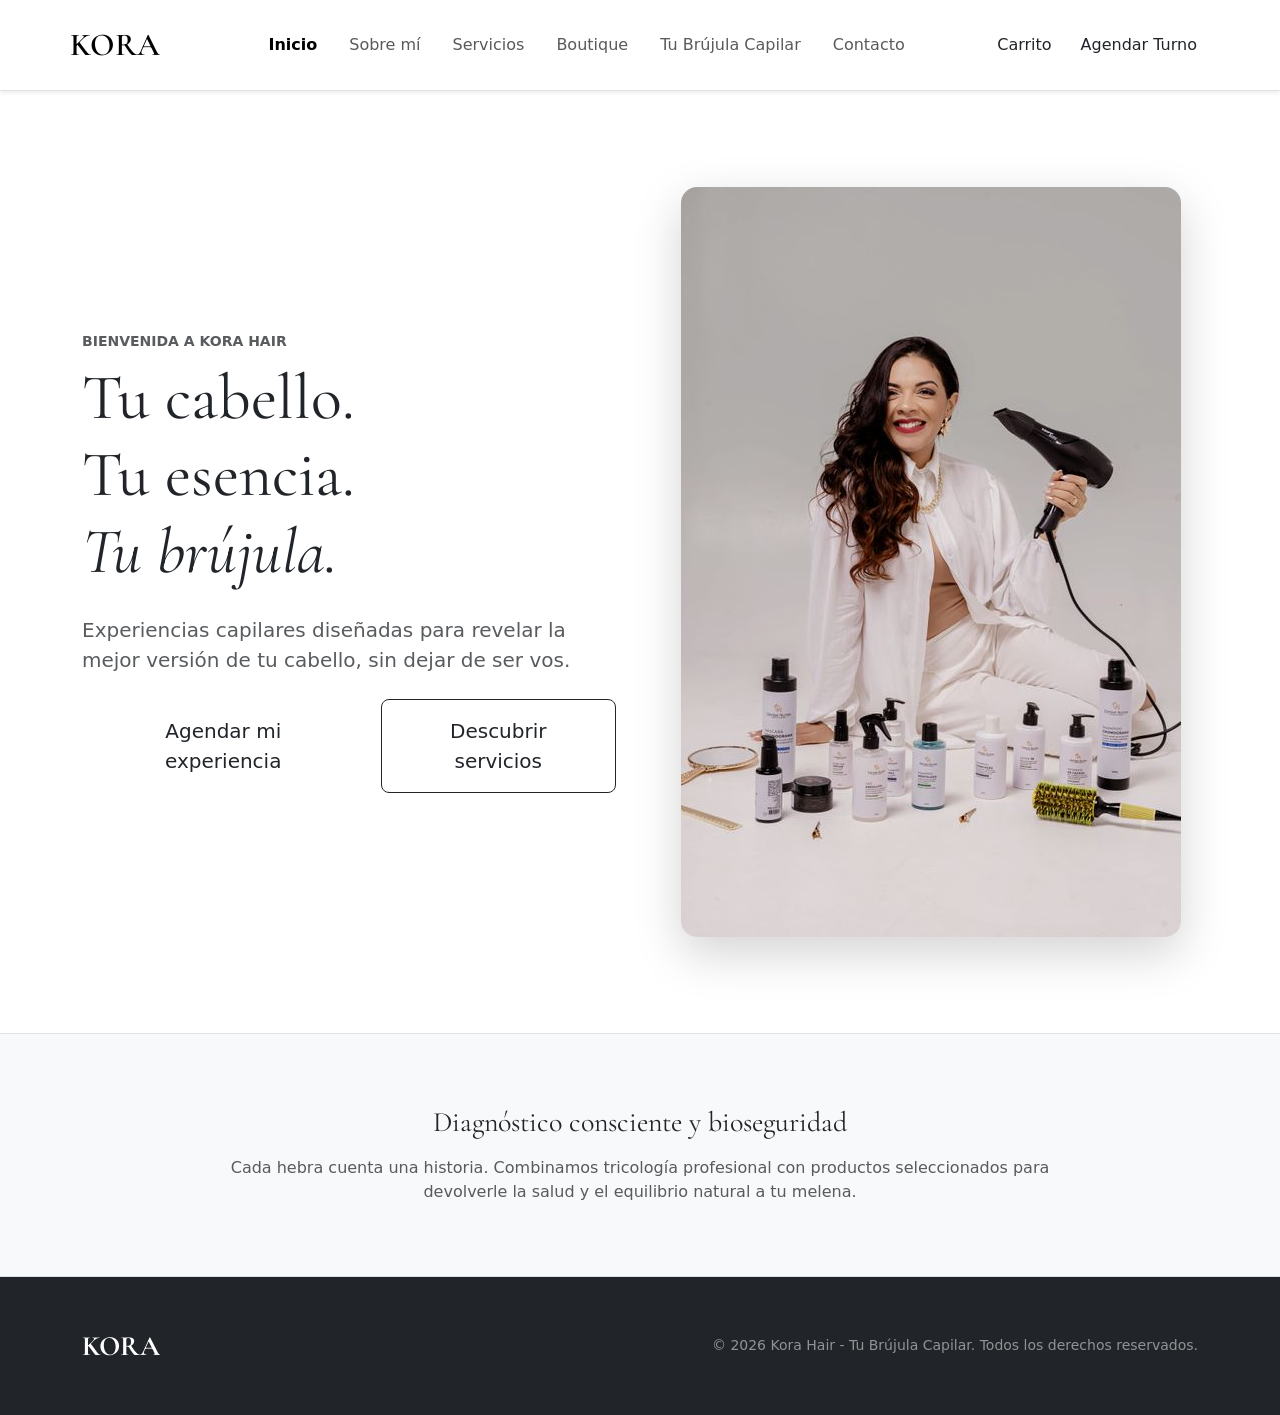
==== index.html @ 86b4a29b "Trabajo Práctico 3 maquetacion y auditoria de Lighthouse" ====
<!DOCTYPE html>
<html lang="es">
<head>
  <meta charset="UTF-8">
  <meta name="viewport" content="width=device-width, initial-scale=1.0">
  <meta name="description" content="Kora Hair - Tu Brújula Capilar. Salón y boutique de tratamientos personalizados.">
  <title>Kora Hair | Inicio</title>
  <!-- Google Fonts para mantener la elegancia de Figma -->
  <link rel="preconnect" href="https://fonts.googleapis.com">
  <link rel="preconnect" href="https://fonts.gstatic.com" crossorigin>
  <link href="https://fonts.googleapis.com/css2?family=Cormorant+Garamond:ital,wght@0,400;0,600;1,400&family=Plus+Jakarta+Sans:wght@300;400;500;600&display=swap" rel="stylesheet">
  <!-- Bootstrap 5.3 CSS -->
  <link href="https://cdn.jsdelivr.net/npm/bootstrap@5.3.3/dist/css/bootstrap.min.css" rel="stylesheet">
  <!-- Estilos personalizados -->
  <link rel="stylesheet" href="css/styles.css">
</head>
<body>

  <!-- Navegación principal -->
  <header class="sticky-top bg-white border-bottom shadow-sm">
    <nav class="navbar navbar-expand-lg container py-3" aria-label="Navegación principal">
      <a class="navbar-brand fs-2 tracking-wide text-uppercase" href="index.html" style="font-family: 'Cormorant Garamond', serif; font-weight: 600;">Kora</a>
      <button class="navbar-toggler" type="button" data-bs-toggle="collapse" data-bs-target="#menuPrincipal" aria-controls="menuPrincipal" aria-expanded="false" aria-label="Abrir menú">
        <span class="navbar-toggler-icon"></span>
      </button>
      <div class="collapse navbar-collapse" id="menuPrincipal">
        <ul class="navbar-nav mx-auto mb-2 mb-lg-0 gap-lg-3">
          <li class="nav-item"><a class="nav-link active fw-semibold" aria-current="page" href="index.html">Inicio</a></li>
          <li class="nav-item"><a class="nav-link" href="sobre-mi.html">Sobre mí</a></li>
          <li class="nav-item"><a class="nav-link" href="servicios.html">Servicios</a></li>
          <li class="nav-item"><a class="nav-link" href="boutique.html">Boutique</a></li>
          <li class="nav-item"><a class="nav-link" href="test.html">Tu Brújula Capilar</a></li>
          <li class="nav-item"><a class="nav-link" href="contacto.html">Contacto</a></li>
        </ul>
        <div class="d-flex align-items-center gap-3">
          <a href="carrito.html" class="text-decoration-none text-dark fw-medium">Carrito</a>
          <a href="turnos.html" class="btn btn-kora">Agendar Turno</a>
        </div>
      </div>
    </nav>
  </header>

  <!-- Hero Principal -->
  <main>
    <section class="container py-5 my-lg-5">
      <div class="row align-items-center g-5">
        <div class="col-lg-6">
          <p class="text-uppercase small fw-semibold text-muted tracking-widest mb-2">Bienvenida a Kora Hair</p>
          <h1 class="display-3 fw-normal mb-4" style="font-family: 'Cormorant Garamond', serif;">
            Tu cabello.<br>Tu esencia.<br><span class="text-kora-accent fst-italic">Tu brújula.</span>
          </h1>
          <p class="lead text-muted mb-4">
            Experiencias capilares diseñadas para revelar la mejor versión de tu cabello, sin dejar de ser vos.
          </p>
          <div class="d-flex flex-column flex-sm-row gap-3">
            <a href="turnos.html" class="btn btn-kora btn-lg px-4 py-3">Agendar mi experiencia</a>
            <a href="servicios.html" class="btn btn-outline-dark btn-lg px-4 py-3">Descubrir servicios</a>
          </div>
        </div>
        <div class="col-lg-6 text-center">
          <!-- Aquí puedes colocar una foto real o ilustración de tu carpeta img/ en lugar de una captura -->
          <img src="img/principal.jpeg" alt="Kora Hair - Salón y estética capilar" class="img-fluid rounded-4 shadow-lg">
        </div>
      </div>
    </section>

    <!-- Franja Institucional / Resumen de Propuesta -->
    <section class="bg-light py-5 border-top border-bottom">
      <div class="container text-center py-4">
        <h2 class="h3 fw-normal mb-3" style="font-family: 'Cormorant Garamond', serif;">Diagnóstico consciente y bioseguridad</h2>
        <p class="text-muted mx-auto w-75 mb-0">
          Cada hebra cuenta una historia. Combinamos tricología profesional con productos seleccionados para devolverle la salud y el equilibrio natural a tu melena.
        </p>
      </div>
    </section>
  </main>

  <!-- Footer -->
  <footer class="bg-dark text-white py-5">
    <div class="container d-flex flex-column flex-md-row justify-content-between align-items-center">
      <span class="fs-3 fw-bold mb-3 mb-md-0" style="font-family: 'Cormorant Garamond', serif;">KORA</span>
      <p class="mb-0 small text-white-50">&copy; 2026 Kora Hair - Tu Brújula Capilar. Todos los derechos reservados.</p>
    </div>
  </footer>
<!-- Bootstrap 5.3 JS Bundle -->
  <script src="https://cdn.jsdelivr.net/npm/bootstrap@5.3.3/dist/js/bootstrap.bundle.min.js"></script>
</body>
</html>
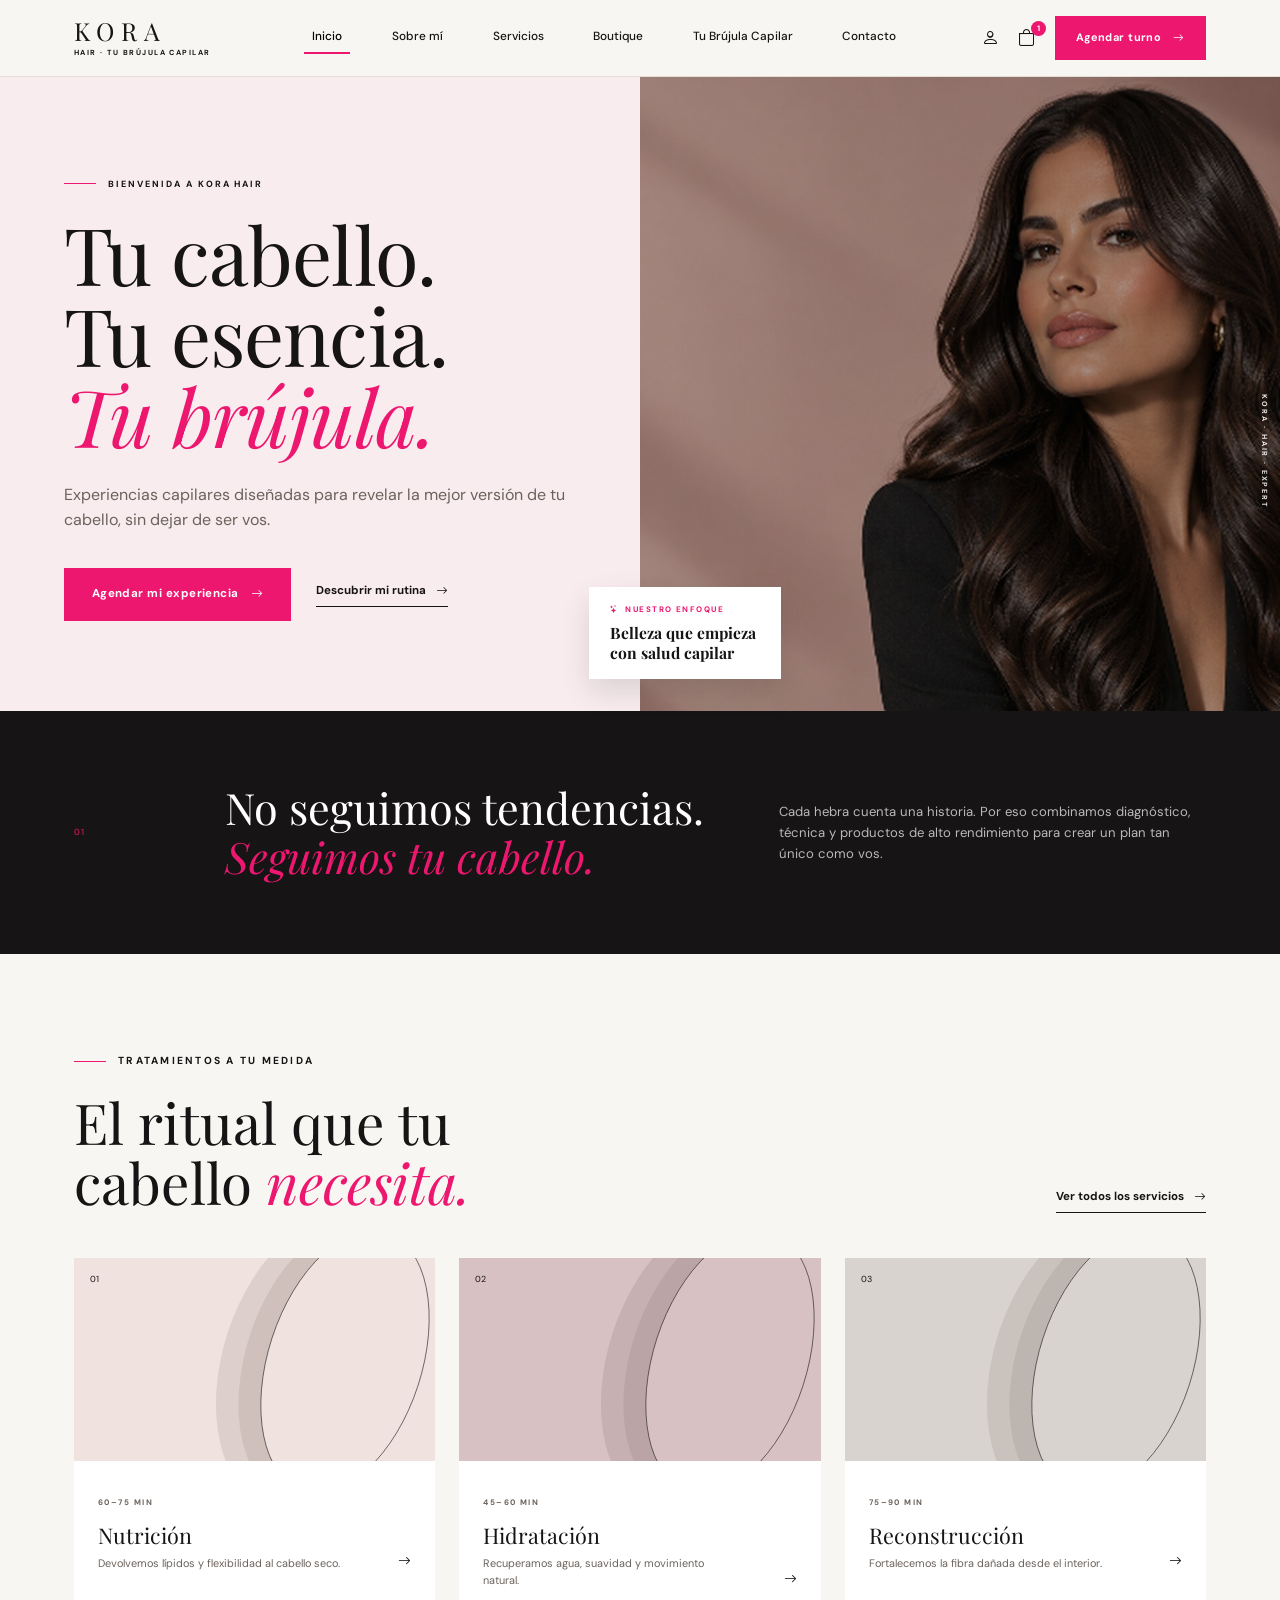
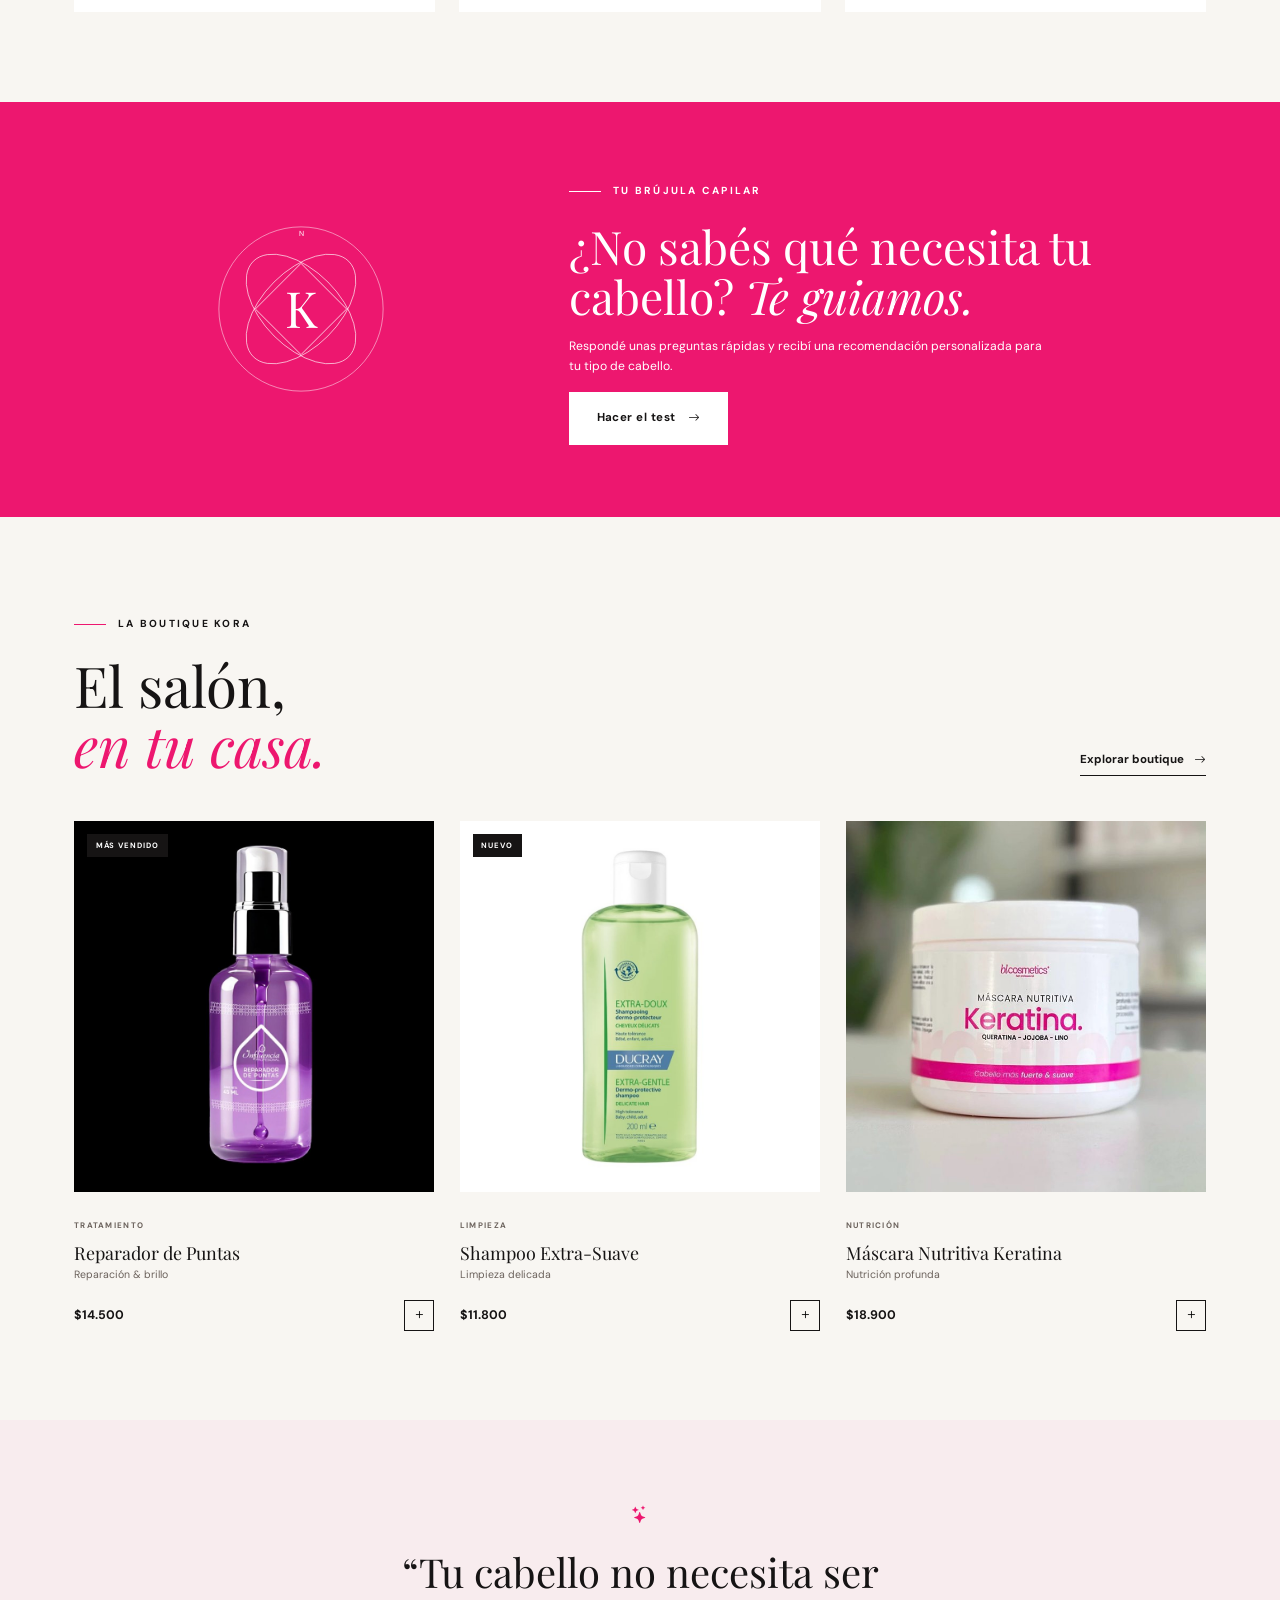
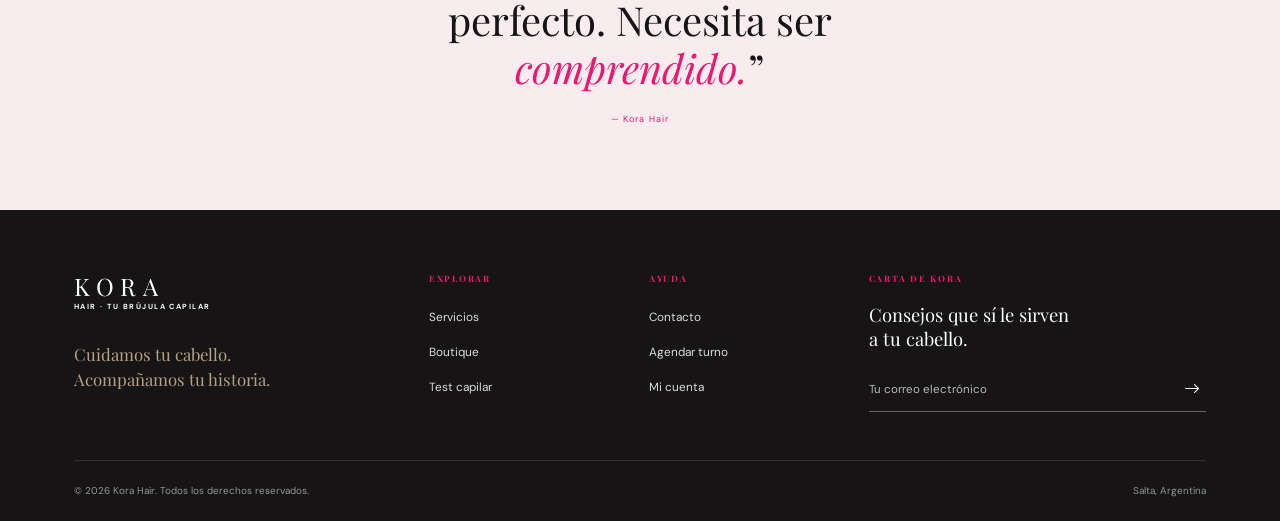
==== commit 8ed4b831: "Rehago la maquetacion igual al diseño de Figma" ====
--- a/index.html
+++ b/index.html
@@ -3,86 +3,259 @@
 <head>
   <meta charset="UTF-8">
   <meta name="viewport" content="width=device-width, initial-scale=1.0">
-  <meta name="description" content="Kora Hair - Tu Brújula Capilar. Salón y boutique de tratamientos personalizados.">
+  <meta name="description" content="Kora Hair, tu brújula capilar. Salón de tratamientos capilares personalizados y boutique de productos.">
   <title>Kora Hair | Inicio</title>
-  <!-- Google Fonts para mantener la elegancia de Figma -->
   <link rel="preconnect" href="https://fonts.googleapis.com">
   <link rel="preconnect" href="https://fonts.gstatic.com" crossorigin>
-  <link href="https://fonts.googleapis.com/css2?family=Cormorant+Garamond:ital,wght@0,400;0,600;1,400&family=Plus+Jakarta+Sans:wght@300;400;500;600&display=swap" rel="stylesheet">
-  <!-- Bootstrap 5.3 CSS -->
+  <link href="https://fonts.googleapis.com/css2?family=DM+Sans:ital,wght@0,400;0,500;0,700;1,400&family=Playfair+Display:ital,wght@0,400;0,500;1,400;1,500&display=swap" rel="stylesheet">
   <link href="https://cdn.jsdelivr.net/npm/bootstrap@5.3.3/dist/css/bootstrap.min.css" rel="stylesheet">
-  <!-- Estilos personalizados -->
+  <link href="https://cdn.jsdelivr.net/npm/bootstrap-icons@1.11.3/font/bootstrap-icons.min.css" rel="stylesheet">
   <link rel="stylesheet" href="css/styles.css">
 </head>
 <body>
-
-  <!-- Navegación principal -->
-  <header class="sticky-top bg-white border-bottom shadow-sm">
-    <nav class="navbar navbar-expand-lg container py-3" aria-label="Navegación principal">
-      <a class="navbar-brand fs-2 tracking-wide text-uppercase" href="index.html" style="font-family: 'Cormorant Garamond', serif; font-weight: 600;">Kora</a>
+  
+
+  <header class="site-header">
+    <nav class="navbar navbar-expand-lg k-container" aria-label="Navegación principal">
+      <a class="brand" href="index.html" aria-label="Kora Hair, inicio">
+        <span class="brand__name">KORA</span>
+        <span class="brand__sub">HAIR · TU BRÚJULA CAPILAR</span>
+      </a>
       <button class="navbar-toggler" type="button" data-bs-toggle="collapse" data-bs-target="#menuPrincipal" aria-controls="menuPrincipal" aria-expanded="false" aria-label="Abrir menú">
         <span class="navbar-toggler-icon"></span>
       </button>
       <div class="collapse navbar-collapse" id="menuPrincipal">
-        <ul class="navbar-nav mx-auto mb-2 mb-lg-0 gap-lg-3">
-          <li class="nav-item"><a class="nav-link active fw-semibold" aria-current="page" href="index.html">Inicio</a></li>
+        <ul class="navbar-nav menu-principal">
+          <li class="nav-item"><a class="nav-link active" aria-current="page" href="index.html">Inicio</a></li>
           <li class="nav-item"><a class="nav-link" href="sobre-mi.html">Sobre mí</a></li>
           <li class="nav-item"><a class="nav-link" href="servicios.html">Servicios</a></li>
           <li class="nav-item"><a class="nav-link" href="boutique.html">Boutique</a></li>
           <li class="nav-item"><a class="nav-link" href="test.html">Tu Brújula Capilar</a></li>
           <li class="nav-item"><a class="nav-link" href="contacto.html">Contacto</a></li>
         </ul>
-        <div class="d-flex align-items-center gap-3">
-          <a href="carrito.html" class="text-decoration-none text-dark fw-medium">Carrito</a>
-          <a href="turnos.html" class="btn btn-kora">Agendar Turno</a>
+        <div class="acciones">
+          <a href="login.html" class="icono-btn" aria-label="Mi cuenta"><i class="bi bi-person"></i></a>
+          <a href="carrito.html" class="icono-btn" aria-label="Carrito"><i class="bi bi-bag"></i><span class="badge-k" data-carrito-badge>1</span></a>
+          <a href="turnos.html" class="btn-kora btn-kora--sm">Agendar turno <i class="bi bi-arrow-right"></i></a>
         </div>
       </div>
     </nav>
   </header>
 
-  <!-- Hero Principal -->
   <main>
-    <section class="container py-5 my-lg-5">
-      <div class="row align-items-center g-5">
-        <div class="col-lg-6">
-          <p class="text-uppercase small fw-semibold text-muted tracking-widest mb-2">Bienvenida a Kora Hair</p>
-          <h1 class="display-3 fw-normal mb-4" style="font-family: 'Cormorant Garamond', serif;">
-            Tu cabello.<br>Tu esencia.<br><span class="text-kora-accent fst-italic">Tu brújula.</span>
-          </h1>
-          <p class="lead text-muted mb-4">
-            Experiencias capilares diseñadas para revelar la mejor versión de tu cabello, sin dejar de ser vos.
-          </p>
-          <div class="d-flex flex-column flex-sm-row gap-3">
-            <a href="turnos.html" class="btn btn-kora btn-lg px-4 py-3">Agendar mi experiencia</a>
-            <a href="servicios.html" class="btn btn-outline-dark btn-lg px-4 py-3">Descubrir servicios</a>
+    <section class="hero">
+      <div class="hero__texto">
+        <span class="eyebrow">Bienvenida a Kora Hair</span>
+        <h1 class="h-display">Tu cabello.<br>Tu esencia.<br><em>Tu brújula.</em></h1>
+        <p class="lead-k">Experiencias capilares diseñadas para revelar la mejor versión de tu cabello, sin dejar de ser vos.</p>
+        <div class="hero__botones">
+          <a href="turnos.html" class="btn-kora">Agendar mi experiencia <i class="bi bi-arrow-right"></i></a>
+          <a href="servicios.html" class="link-flecha">Descubrir mi rutina <i class="bi bi-arrow-right"></i></a>
+        </div>
+      </div>
+      <div class="hero__foto">
+        <img src="img/modelo-hero.jpg" alt="Mujer con cabello largo, oscuro y ondulado, de saco negro">
+        <div class="hero__tarjeta">
+          <small><i class="bi bi-stars"></i> Nuestro enfoque</small>
+          <strong>Belleza que empieza con salud capilar</strong>
+        </div>
+        <span class="hero__vertical">KORA · HAIR · EXPERT</span>
+      </div>
+    </section>
+
+    <section class="afirmacion">
+      <div class="k-container afirmacion__grid">
+        <span class="afirmacion__num">01</span>
+        <h2>No seguimos tendencias. <em>Seguimos tu cabello.</em></h2>
+        <p>Cada hebra cuenta una historia. Por eso combinamos diagnóstico, técnica y productos de alto rendimiento para crear un plan tan único como vos.</p>
+      </div>
+    </section>
+
+    <section class="k-section">
+      <div class="k-container">
+        <div class="sec-head">
+          <div>
+            <span class="eyebrow">Tratamientos a tu medida</span>
+            <h2 class="h-xl">El ritual que tu<br>cabello <em>necesita.</em></h2>
           </div>
-        </div>
-        <div class="col-lg-6 text-center">
-          <!-- Aquí puedes colocar una foto real o ilustración de tu carpeta img/ en lugar de una captura -->
-          <img src="img/principal.jpeg" alt="Kora Hair - Salón y estética capilar" class="img-fluid rounded-4 shadow-lg">
-        </div>
-      </div>
-    </section>
-
-    <!-- Franja Institucional / Resumen de Propuesta -->
-    <section class="bg-light py-5 border-top border-bottom">
-      <div class="container text-center py-4">
-        <h2 class="h3 fw-normal mb-3" style="font-family: 'Cormorant Garamond', serif;">Diagnóstico consciente y bioseguridad</h2>
-        <p class="text-muted mx-auto w-75 mb-0">
-          Cada hebra cuenta una historia. Combinamos tricología profesional con productos seleccionados para devolverle la salud y el equilibrio natural a tu melena.
-        </p>
+          <a href="servicios.html" class="link-flecha">Ver todos los servicios <i class="bi bi-arrow-right"></i></a>
+        </div>
+        <div class="rituales">
+          <a href="detalle-servicios.html" class="ritual-card">
+            <div class="ritual-card__arte" style="background:#EFE2DF"><span>01</span>
+            <svg viewBox="0 0 400 225" preserveAspectRatio="xMidYMid slice" aria-hidden="true">
+              <ellipse cx="270" cy="115" rx="105" ry="170" transform="rotate(18 270 115)" fill="#DDD0CC"/>
+              <ellipse cx="285" cy="115" rx="95" ry="160" transform="rotate(18 285 115)" fill="#CFC0BC"/>
+              <ellipse cx="300" cy="115" rx="85" ry="150" transform="rotate(18 300 115)" fill="#EFE2DF" stroke="#161414" stroke-width=".6"/>
+            </svg></div>
+            <div class="ritual-card__cuerpo">
+              <small>60–75 MIN</small>
+              <h3>Nutrición</h3>
+              <p>Devolvemos lípidos y flexibilidad al cabello seco.</p>
+              <i class="bi bi-arrow-right"></i>
+            </div>
+          </a>
+          <a href="detalle-servicios.html" class="ritual-card">
+            <div class="ritual-card__arte" style="background:#D8C1C3"><span>02</span>
+            <svg viewBox="0 0 400 225" preserveAspectRatio="xMidYMid slice" aria-hidden="true">
+              <ellipse cx="270" cy="115" rx="105" ry="170" transform="rotate(18 270 115)" fill="#C7B0B2"/>
+              <ellipse cx="285" cy="115" rx="95" ry="160" transform="rotate(18 285 115)" fill="#BBA4A6"/>
+              <ellipse cx="300" cy="115" rx="85" ry="150" transform="rotate(18 300 115)" fill="#D8C1C3" stroke="#161414" stroke-width=".6"/>
+            </svg></div>
+            <div class="ritual-card__cuerpo">
+              <small>45–60 MIN</small>
+              <h3>Hidratación</h3>
+              <p>Recuperamos agua, suavidad y movimiento natural.</p>
+              <i class="bi bi-arrow-right"></i>
+            </div>
+          </a>
+          <a href="detalle-servicios.html" class="ritual-card">
+            <div class="ritual-card__arte" style="background:#D9D3CF"><span>03</span>
+            <svg viewBox="0 0 400 225" preserveAspectRatio="xMidYMid slice" aria-hidden="true">
+              <ellipse cx="270" cy="115" rx="105" ry="170" transform="rotate(18 270 115)" fill="#C9C2BD"/>
+              <ellipse cx="285" cy="115" rx="95" ry="160" transform="rotate(18 285 115)" fill="#BDB5B0"/>
+              <ellipse cx="300" cy="115" rx="85" ry="150" transform="rotate(18 300 115)" fill="#D9D3CF" stroke="#161414" stroke-width=".6"/>
+            </svg></div>
+            <div class="ritual-card__cuerpo">
+              <small>75–90 MIN</small>
+              <h3>Reconstrucción</h3>
+              <p>Fortalecemos la fibra dañada desde el interior.</p>
+              <i class="bi bi-arrow-right"></i>
+            </div>
+          </a>
+        </div>
+      </div>
+    </section>
+
+    <section class="banda-brujula">
+      <div class="k-container banda-brujula__grid">
+        <svg class="emblema" viewBox="0 0 120 120" fill="none" stroke="#fff" stroke-width=".6" aria-hidden="true">
+  <circle cx="60" cy="60" r="56" opacity=".55"/>
+  <ellipse cx="60" cy="60" rx="46" ry="26" transform="rotate(45 60 60)" opacity=".7"/>
+  <ellipse cx="60" cy="60" rx="46" ry="26" transform="rotate(-45 60 60)" opacity=".7"/>
+  <rect x="38" y="38" width="44" height="44" transform="rotate(45 60 60)" opacity=".8"/>
+  <text x="60" y="10" text-anchor="middle" font-size="5" fill="#fff" stroke="none">N</text>
+  <text x="60" y="73" text-anchor="middle" font-family="Playfair Display, serif" font-size="34" fill="#fff" stroke="none">K</text>
+</svg>
+        <div>
+          <span class="eyebrow eyebrow--claro">Tu brújula capilar</span>
+          <h2>¿No sabés qué necesita tu cabello? <em>Te guiamos.</em></h2>
+          <p>Respondé unas preguntas rápidas y recibí una recomendación personalizada para tu tipo de cabello.</p>
+          <a href="test.html" class="btn-kora-blanco btn-kora mt-3">Hacer el test <i class="bi bi-arrow-right"></i></a>
+        </div>
+      </div>
+    </section>
+
+    <section class="k-section">
+      <div class="k-container">
+        <div class="sec-head">
+          <div>
+            <span class="eyebrow">La boutique Kora</span>
+            <h2 class="h-xl">El salón,<br><em>en tu casa.</em></h2>
+          </div>
+          <a href="boutique.html" class="link-flecha">Explorar boutique <i class="bi bi-arrow-right"></i></a>
+        </div>
+        <div class="productos productos--3">
+          <article class="producto" data-categoria="tratamiento">
+            <a href="detalle-del-producto.html" class="producto__img producto__img--negro" aria-label="Ver Reparador de Puntas">
+              <span class="producto__tag">Más vendido</span>
+              <img src="img/producto-reparador.jpg" alt="Frasco de Reparador de Puntas Influencia Profesional de 45 ml" loading="lazy">
+            </a>
+            <button class="producto__fav" type="button" aria-label="Guardar en favoritos"><i class="bi bi-heart"></i></button>
+            <div class="producto__info">
+              <span class="producto__cat">Tratamiento</span>
+              <h3><a href="detalle-del-producto.html">Reparador de Puntas</a></h3>
+              <p class="producto__desc">Reparación &amp; brillo</p>
+              <div class="producto__fila">
+                <span class="producto__precio">$14.500</span>
+                <button class="mas-btn" type="button" data-agregar aria-label="Agregar Reparador de Puntas al carrito"><i class="bi bi-plus"></i></button>
+              </div>
+            </div>
+          </article>
+          <article class="producto" data-categoria="limpieza">
+            <a href="detalle-del-producto.html" class="producto__img producto__img--blanco" aria-label="Ver Shampoo Extra-Suave">
+              <span class="producto__tag">Nuevo</span>
+              <img src="img/producto-shampoo.jpg" alt="Shampoo Extra-Suave Ducray de 200 ml" loading="lazy">
+            </a>
+            <button class="producto__fav" type="button" aria-label="Guardar en favoritos"><i class="bi bi-heart"></i></button>
+            <div class="producto__info">
+              <span class="producto__cat">Limpieza</span>
+              <h3><a href="detalle-del-producto.html">Shampoo Extra-Suave</a></h3>
+              <p class="producto__desc">Limpieza delicada</p>
+              <div class="producto__fila">
+                <span class="producto__precio">$11.800</span>
+                <button class="mas-btn" type="button" data-agregar aria-label="Agregar Shampoo Extra-Suave al carrito"><i class="bi bi-plus"></i></button>
+              </div>
+            </div>
+          </article>
+          <article class="producto" data-categoria="nutricion">
+            <a href="detalle-del-producto.html" class="producto__img producto__img--foto" aria-label="Ver Máscara Nutritiva Keratina">
+              <img src="img/producto-mascara.jpg" alt="Máscara Nutritiva con Keratina, jojoba y lino" loading="lazy">
+            </a>
+            <button class="producto__fav" type="button" aria-label="Guardar en favoritos"><i class="bi bi-heart"></i></button>
+            <div class="producto__info">
+              <span class="producto__cat">Nutrición</span>
+              <h3><a href="detalle-del-producto.html">Máscara Nutritiva Keratina</a></h3>
+              <p class="producto__desc">Nutrición profunda</p>
+              <div class="producto__fila">
+                <span class="producto__precio">$18.900</span>
+                <button class="mas-btn" type="button" data-agregar aria-label="Agregar Máscara Nutritiva Keratina al carrito"><i class="bi bi-plus"></i></button>
+              </div>
+            </div>
+          </article>
+        </div>
+      </div>
+    </section>
+
+    <section class="cita">
+      <div class="k-container">
+        <i class="bi bi-stars"></i>
+        <blockquote>“Tu cabello no necesita ser perfecto. Necesita ser <em>comprendido.</em>”</blockquote>
+        <cite>— Kora Hair</cite>
       </div>
     </section>
   </main>
 
-  <!-- Footer -->
-  <footer class="bg-dark text-white py-5">
-    <div class="container d-flex flex-column flex-md-row justify-content-between align-items-center">
-      <span class="fs-3 fw-bold mb-3 mb-md-0" style="font-family: 'Cormorant Garamond', serif;">KORA</span>
-      <p class="mb-0 small text-white-50">&copy; 2026 Kora Hair - Tu Brújula Capilar. Todos los derechos reservados.</p>
+  <footer class="site-footer">
+    <div class="k-container">
+      <div class="footer-grid">
+        <div class="footer-brand">
+          <a class="brand" href="index.html"><span class="brand__name">KORA</span><span class="brand__sub">HAIR · TU BRÚJULA CAPILAR</span></a>
+          <p class="footer-lema">Cuidamos tu cabello.<br>Acompañamos tu historia.</p>
+        </div>
+        <div>
+          <h4 class="footer-titulo">Explorar</h4>
+          <ul class="footer-links">
+            <li><a href="servicios.html">Servicios</a></li>
+            <li><a href="boutique.html">Boutique</a></li>
+            <li><a href="test.html">Test capilar</a></li>
+          </ul>
+        </div>
+        <div>
+          <h4 class="footer-titulo">Ayuda</h4>
+          <ul class="footer-links">
+            <li><a href="contacto.html">Contacto</a></li>
+            <li><a href="turnos.html">Agendar turno</a></li>
+            <li><a href="login.html">Mi cuenta</a></li>
+          </ul>
+        </div>
+        <div class="footer-news">
+          <h4 class="footer-titulo">Carta de Kora</h4>
+          <h4>Consejos que sí le sirven<br>a tu cabello.</h4>
+          <form class="news-form" data-form-demo>
+            <input type="email" placeholder="Tu correo electrónico" aria-label="Tu correo electrónico" required>
+            <button type="submit" aria-label="Suscribirme"><i class="bi bi-arrow-right"></i></button>
+          </form>
+        </div>
+      </div>
+      <div class="footer-bottom">
+        <span>&copy; 2026 Kora Hair. Todos los derechos reservados.</span>
+        <span>Salta, Argentina</span>
+      </div>
     </div>
   </footer>
-<!-- Bootstrap 5.3 JS Bundle -->
+
   <script src="https://cdn.jsdelivr.net/npm/bootstrap@5.3.3/dist/js/bootstrap.bundle.min.js"></script>
+  <script src="js/main.js"></script>
 </body>
-</html>+</html>
--- a/css/styles.css
+++ b/css/styles.css
@@ -0,0 +1,562 @@
+/* =========================================================
+   KORA HAIR · Hoja de estilos principal
+   Réplica del diseño de Figma (rosa fucsia / negro / crema)
+   Se usa junto con Bootstrap 5.3 (navbar, collapse, accordion)
+   ========================================================= */
+
+/* 1. VARIABLES ----------------------------------------------------------- */
+:root {
+  --k-rosa: #ED176F;          /* fucsia de marca */
+  --k-rosa-hover: #D1105F;
+  --k-negro: #161414;
+  --k-crema: #F8F6F2;         /* fondo general */
+  --k-blush: #F8ECEE;         /* fondo rosado suave */
+  --k-rose: #EFE2DF;
+  --k-rose-2: #D8C1C3;
+  --k-gris: #D9D3CF;
+  --k-arena: #EEE7D7;
+  --k-taupe: #B8A184;
+  --k-texto: #161414;
+  --k-texto-suave: #6B625C;
+  --k-linea: #E4DDD6;
+
+  --k-serif: 'Playfair Display', Georgia, 'Times New Roman', serif;
+  --k-sans: 'DM Sans', system-ui, -apple-system, 'Segoe UI', sans-serif;
+}
+
+/* 2. BASE ---------------------------------------------------------------- */
+*, *::before, *::after { box-sizing: border-box; }
+html { scroll-behavior: smooth; }
+body {
+  margin: 0;
+  background: var(--k-crema);
+  color: var(--k-texto);
+  font-family: var(--k-sans);
+  font-size: 1rem;
+  line-height: 1.6;
+  -webkit-font-smoothing: antialiased;
+}
+img { max-width: 100%; display: block; }
+a { color: inherit; text-decoration: none; }
+h1, h2, h3, h4 { font-family: var(--k-serif); font-weight: 400; line-height: 1.08; margin: 0; color: inherit; }
+p { margin: 0; }
+ul { margin: 0; padding: 0; list-style: none; }
+button { font-family: inherit; }
+em, .k-em { font-style: italic; color: var(--k-rosa); }
+
+.k-container { width: 100%; max-width: 1180px; margin-inline: auto; padding-inline: 1.5rem; }
+.k-section { padding-block: clamp(3.5rem, 7vw, 6rem); }
+.bg-blush { background: var(--k-blush); }
+.bg-negro { background: var(--k-negro); color: #fff; }
+.bg-rosa  { background: var(--k-rosa);  color: #fff; }
+.bg-blanco { background: #fff; }
+
+/* Tipografía utilitaria */
+.h-display { font-size: clamp(2.6rem, 6.2vw, 5rem); line-height: 1.02; letter-spacing: -.01em; }
+.h-xl { font-size: clamp(2.2rem, 4.4vw, 3.6rem); }
+.h-lg { font-size: clamp(1.8rem, 3.2vw, 2.6rem); }
+.h-md { font-size: clamp(1.4rem, 2.2vw, 1.75rem); }
+.lead-k { font-size: 1rem; color: var(--k-texto-suave); max-width: 34rem; }
+.text-center { text-align: center; }
+.mx-auto { margin-inline: auto; }
+.mt-1 { margin-top: .5rem; } .mt-2 { margin-top: 1rem; } .mt-3 { margin-top: 1.5rem; } .mt-4 { margin-top: 2rem; } .mt-5 { margin-top: 3rem; }
+
+/* Eyebrow: línea rosa + texto en mayúsculas */
+.eyebrow {
+  display: inline-flex; align-items: center; gap: .75rem;
+  font-size: .64rem; font-weight: 700; letter-spacing: .22em; text-transform: uppercase;
+  color: var(--k-texto);
+  margin-bottom: 1.4rem;
+}
+.eyebrow::before { content: ""; width: 2rem; height: 1px; background: var(--k-rosa); }
+.eyebrow--claro { color: #fff; }
+.eyebrow--claro::before { background: #fff; }
+.eyebrow--centro { justify-content: center; }
+.eyebrow--rosa { color: var(--k-rosa); }
+.eyebrow--rosa::before { display: none; }
+
+/* 3. BOTONES ------------------------------------------------------------- */
+.btn-kora, .btn-kora-blanco, .btn-kora-borde {
+  display: inline-flex; align-items: center; justify-content: center; gap: .75rem;
+  font-family: var(--k-sans); font-size: .72rem; font-weight: 700; letter-spacing: .04em;
+  padding: .95rem 1.6rem; border: 2px solid transparent; border-radius: 0; cursor: pointer;
+  transition: background .2s, color .2s, border-color .2s, transform .2s;
+}
+.btn-kora { background: var(--k-rosa); color: #fff; border-color: var(--k-rosa); }
+.btn-kora:hover { background: var(--k-rosa-hover); border-color: var(--k-rosa-hover); color: #fff; }
+.btn-kora-blanco { background: #fff; color: var(--k-negro); border-color: #fff; }
+.btn-kora-blanco:hover { background: var(--k-negro); color: #fff; border-color: var(--k-negro); }
+.btn-kora-borde { background: transparent; color: var(--k-negro); border-color: var(--k-negro); }
+.btn-kora-borde:hover { background: var(--k-negro); color: #fff; }
+.btn-kora--sm { padding: .7rem 1.2rem; font-size: .68rem; }
+.btn-kora--block { width: 100%; }
+.link-flecha {
+  display: inline-flex; align-items: center; gap: .6rem;
+  font-size: .72rem; font-weight: 700; padding-bottom: .35rem; border-bottom: 1px solid var(--k-negro);
+}
+.link-flecha:hover { color: var(--k-rosa); border-color: var(--k-rosa); }
+
+/* 4. BARRA SUPERIOR + HEADER --------------------------------------------- */
+.topbar {
+  background: var(--k-negro); color: #fff; text-align: center;
+  font-size: .6rem; font-weight: 700; letter-spacing: .14em; text-transform: uppercase;
+  padding: .55rem 1rem;
+}
+.topbar .dot { color: var(--k-rosa); margin-inline: .8rem; }
+
+.site-header { background: var(--k-crema); border-bottom: 1px solid var(--k-linea); z-index: 1030; position: sticky; top: 0; }
+.site-header .navbar { display: flex; align-items: center; flex-wrap: wrap; padding-block: 1rem; }
+.brand { display: flex; flex-direction: column; line-height: 1; margin-right: 1rem; }
+.brand__name { font-family: var(--k-serif); font-size: 1.55rem; letter-spacing: .28em; }
+.brand__sub { font-size: .46rem; font-weight: 700; letter-spacing: .2em; margin-top: .3rem; color: var(--k-texto); }
+
+.navbar-toggler {
+  margin-left: auto; background: transparent; border: 1px solid var(--k-linea); padding: .4rem .6rem; cursor: pointer;
+}
+.navbar-toggler-icon { display: inline-block; width: 1.4rem; height: 1.4rem; background: no-repeat center / 100%
+  url("data:image/svg+xml,%3Csvg xmlns='http://www.w3.org/2000/svg' viewBox='0 0 30 30'%3E%3Cpath stroke='%23161414' stroke-linecap='round' stroke-miterlimit='10' stroke-width='2' d='M4 7h22M4 15h22M4 23h22'/%3E%3C/svg%3E"); }
+.navbar-collapse { flex-grow: 1; align-items: center; }
+.menu-principal { display: flex; flex-direction: column; gap: .2rem; margin: 1rem 0; }
+.menu-principal .nav-link {
+  display: inline-block; padding: .35rem 0; font-size: .74rem; font-weight: 500; color: var(--k-texto);
+  border-bottom: 2px solid transparent; transition: color .2s, border-color .2s;
+}
+.menu-principal .nav-link:hover { color: var(--k-rosa); }
+.menu-principal .nav-link.active { border-bottom-color: var(--k-rosa); }
+.acciones { display: flex; align-items: center; gap: 1.2rem; }
+.icono-btn { position: relative; font-size: 1.05rem; line-height: 1; color: var(--k-negro); }
+.icono-btn:hover { color: var(--k-rosa); }
+.icono-btn .badge-k {
+  position: absolute; top: -.55rem; right: -.65rem; background: var(--k-rosa); color: #fff;
+  font-size: .5rem; font-weight: 700; width: .95rem; height: .95rem; border-radius: 50%;
+  display: grid; place-items: center;
+}
+
+@media (min-width: 992px) {
+  .navbar-toggler { display: none; }
+  .navbar-collapse { display: flex !important; }
+  .menu-principal { flex-direction: row; gap: 2.1rem; margin: 0 auto; }
+}
+@media (max-width: 991.98px) {
+  .acciones { padding-bottom: 1rem; }
+  .navbar-collapse { width: 100%; flex-basis: 100%; }
+  .navbar-collapse.collapse:not(.show) { display: none; }
+}
+.accordion-collapse.collapse:not(.show) { display: none; }
+
+/* 5. FOOTER -------------------------------------------------------------- */
+.site-footer { background: var(--k-negro); color: #fff; padding-top: 4rem; }
+.footer-grid { display: grid; gap: 2.5rem; grid-template-columns: 1fr; padding-bottom: 3rem; }
+@media (min-width: 768px) { .footer-grid { grid-template-columns: 1.4fr .8fr .8fr 1.5fr; } }
+.footer-brand .brand__name { font-size: 1.5rem; }
+.footer-brand .brand__sub { color: #fff; }
+.footer-lema { font-family: var(--k-serif); font-size: 1.05rem; line-height: 1.45; color: var(--k-taupe); margin-top: 2rem; }
+.footer-titulo { font-size: .55rem; font-weight: 700; letter-spacing: .2em; text-transform: uppercase; color: var(--k-rosa); margin-bottom: 1.2rem; }
+.footer-links li + li { margin-top: .6rem; }
+.footer-links a { font-size: .74rem; color: #fff; opacity: .85; }
+.footer-links a:hover { color: var(--k-rosa); opacity: 1; }
+.footer-news h4:not(.footer-titulo) { font-family: var(--k-serif); font-size: 1.15rem; color: #fff; line-height: 1.3; margin-bottom: 1.2rem; }
+.news-form { display: flex; align-items: center; border-bottom: 1px solid rgba(255,255,255,.35); }
+.news-form input { flex: 1; background: transparent; border: 0; color: #fff; font-size: .72rem; padding: .7rem 0; outline: none; }
+.news-form input::placeholder { color: rgba(255,255,255,.7); }
+.news-form button { background: transparent; border: 0; color: #fff; cursor: pointer; }
+.footer-bottom { border-top: 1px solid rgba(255,255,255,.12); padding-block: 1.4rem; font-size: .62rem; color: rgba(255,255,255,.55);
+  display: flex; flex-wrap: wrap; justify-content: space-between; gap: .5rem; }
+
+/* 6. HERO INICIO ---------------------------------------------------------- */
+.hero { display: grid; grid-template-columns: 1fr; background: var(--k-blush); }
+.hero__texto { padding: clamp(3rem, 7vw, 6rem) clamp(1.5rem, 5vw, 4rem); max-width: 43rem; margin-left: auto; width: 100%; }
+.hero__texto .eyebrow { font-size: .56rem; }
+.hero__texto p.lead-k { margin-top: 1.6rem; }
+.hero__botones { display: flex; flex-wrap: wrap; align-items: center; gap: 1.6rem; margin-top: 2.2rem; }
+.hero__foto { position: relative; min-height: 22rem; background: #E3B7AD; }
+.hero__foto img { position: absolute; inset: 0; width: 100%; height: 100%; object-fit: cover; object-position: center top; }
+.hero__tarjeta {
+  position: absolute; left: 1.2rem; bottom: 2rem; background: #fff; padding: 1rem 1.3rem; max-width: 12rem;
+  box-shadow: 0 12px 30px rgba(0,0,0,.12);
+}
+.hero__tarjeta small { display: flex; align-items: center; gap: .4rem; font-size: .5rem; font-weight: 700; letter-spacing: .18em; text-transform: uppercase; color: var(--k-rosa); }
+.hero__tarjeta strong { display: block; font-family: var(--k-serif); font-size: .98rem; line-height: 1.25; margin-top: .45rem; }
+.hero__vertical { position: absolute; right: .6rem; top: 50%; writing-mode: vertical-rl; font-size: .46rem; letter-spacing: .25em; font-weight: 700; color: #fff; opacity: .9; }
+@media (min-width: 992px) {
+  .hero { grid-template-columns: 1fr 1fr; min-height: 36rem; }
+  .hero__tarjeta { left: -3.2rem; }
+}
+
+/* Franja oscura de afirmación */
+.afirmacion { background: var(--k-negro); color: #fff; padding-block: 4.5rem; }
+.afirmacion__grid { display: grid; gap: 2rem; align-items: center; }
+@media (min-width: 992px) { .afirmacion__grid { grid-template-columns: .5fr 2.2fr 1.8fr; } }
+.afirmacion__num { font-size: .55rem; color: var(--k-rosa); letter-spacing: .1em; }
+.afirmacion h2 { font-size: clamp(1.9rem, 3.4vw, 2.7rem); line-height: 1.15; }
+.afirmacion h2 em { color: var(--k-rosa); display: block; }
+.afirmacion p { font-size: .82rem; color: rgba(255,255,255,.7); max-width: 27rem; }
+
+/* Cabecera de sección (título a la izquierda + enlace a la derecha) */
+.sec-head { display: flex; flex-wrap: wrap; align-items: flex-end; justify-content: space-between; gap: 1.5rem; margin-bottom: 2.8rem; }
+
+/* Tarjetas de ritual */
+.rituales { display: grid; gap: 1.5rem; grid-template-columns: 1fr; }
+@media (min-width: 768px) { .rituales { grid-template-columns: repeat(3, 1fr); } }
+.ritual-card { background: #fff; display: block; transition: transform .25s, box-shadow .25s; }
+.ritual-card:hover { transform: translateY(-4px); box-shadow: 0 14px 30px rgba(0,0,0,.08); }
+.ritual-card__arte { position: relative; aspect-ratio: 16 / 9; overflow: hidden; }
+.ritual-card__arte svg { position: absolute; inset: 0; width: 100%; height: 100%; }
+.ritual-card__arte span { position: absolute; top: .9rem; left: 1rem; font-size: .55rem; z-index: 1; }
+.ritual-card__cuerpo { padding: 1.6rem 1.5rem 1.4rem; position: relative; }
+.ritual-card__cuerpo small { font-size: .5rem; font-weight: 700; letter-spacing: .18em; color: var(--k-texto-suave); text-transform: uppercase; }
+.ritual-card__cuerpo h3 { font-size: 1.35rem; margin: .7rem 0 .5rem; }
+.ritual-card__cuerpo p { font-size: .68rem; color: var(--k-texto-suave); max-width: 80%; }
+.ritual-card__cuerpo i { position: absolute; right: 1.5rem; bottom: 1.4rem; font-size: .8rem; }
+
+/* Banda rosa de la brújula */
+.banda-brujula { background: var(--k-rosa); color: #fff; padding-block: 4.5rem; }
+.banda-brujula__grid { display: grid; gap: 2.5rem; align-items: center; }
+@media (min-width: 992px) { .banda-brujula__grid { grid-template-columns: 1fr 1.4fr; } }
+.emblema { width: 11rem; height: 11rem; margin-inline: auto; }
+.banda-brujula h2 { font-size: clamp(2rem, 3.6vw, 2.9rem); color: #fff; }
+.banda-brujula h2 em { color: #fff; }
+.banda-brujula p { font-size: .76rem; margin-top: 1rem; max-width: 30rem; }
+
+/* Productos */
+.productos { display: grid; gap: 1.6rem; grid-template-columns: 1fr; }
+@media (min-width: 576px) { .productos { grid-template-columns: repeat(2, 1fr); } }
+@media (min-width: 992px) { .productos--3 { grid-template-columns: repeat(3, 1fr); } .productos--4 { grid-template-columns: repeat(4, 1fr); } }
+.producto { display: block; }
+.producto.oculto { display: none; }
+.producto__img { position: relative; aspect-ratio: 1 / 1.03; display: flex; align-items: center; justify-content: center; overflow: hidden; }
+.producto__tag { position: absolute; top: .8rem; left: .8rem; background: var(--k-negro); color: #fff; font-size: .48rem; font-weight: 700; letter-spacing: .12em; text-transform: uppercase; padding: .35rem .55rem; z-index: 2; }
+.producto__fav { position: absolute; top: .8rem; right: .8rem; width: 1.8rem; height: 1.8rem; background: #fff; border: 0; display: grid; place-items: center; font-size: .8rem; cursor: pointer; z-index: 2; }
+.producto__fav.activo i::before { content: "\f415"; color: var(--k-rosa); }
+.producto__hoja { position: absolute; right: -.5rem; bottom: 0; width: 45%; opacity: .55; }
+.producto__info { padding-top: 1.1rem; position: relative; }
+.producto__cat { font-size: .5rem; font-weight: 700; letter-spacing: .16em; text-transform: uppercase; color: var(--k-texto-suave); }
+.producto__info h3 { font-size: 1.12rem; margin: .5rem 0 .3rem; }
+.producto__desc { font-size: .66rem; color: var(--k-texto-suave); }
+.producto__fila { display: flex; align-items: center; justify-content: space-between; margin-top: 1rem; }
+.producto__precio { font-size: .78rem; font-weight: 700; }
+.mas-btn { width: 1.9rem; height: 1.9rem; border: 1px solid var(--k-negro); background: transparent; display: grid; place-items: center; font-size: .9rem; cursor: pointer; transition: background .2s, color .2s; }
+.mas-btn:hover { background: var(--k-negro); color: #fff; }
+
+/* Frasco ilustrado (CSS puro) */
+.frasco { --c: var(--k-negro); --t: #fff; position: relative; font-size: 1.15rem; width: 6em; display: flex; flex-direction: column; align-items: center; z-index: 1; }
+.frasco::after { content: ""; position: absolute; bottom: -1.1em; left: 50%; width: 5.4em; height: .9em; transform: translateX(-50%); background: radial-gradient(closest-side, rgba(0,0,0,.28), transparent); z-index: -1; }
+.frasco__tapa { width: 2.4em; height: 1.25em; background: var(--k-negro); border-radius: .3em .3em 0 0; }
+.frasco__cuello { width: 3.3em; height: .7em; background: var(--c); border-radius: .2em .2em 0 0; margin-top: -.05em; }
+.frasco__cuerpo { width: 5.4em; height: 7.4em; background: var(--c); border-radius: .9em; margin-top: -.05em; color: var(--t); display: flex; flex-direction: column; align-items: center; justify-content: center; }
+.frasco__cuerpo b { font-family: var(--k-serif); font-weight: 400; font-size: 2.2em; line-height: 1; }
+.frasco__cuerpo small { font-size: .34em; font-weight: 700; letter-spacing: .22em; text-align: center; line-height: 1.5; margin-top: .9em; }
+.frasco--negro  { --c: var(--k-negro); }
+.frasco--crema  { --c: #F2EFEA; --t: var(--k-negro); }
+.frasco--taupe  { --c: #B8A184; --t: #fff; }
+.frasco--rosa   { --c: var(--k-rosa); --t: #fff; }
+.frasco--grande { font-size: .85rem; }
+.frasco--xl { font-size: 1.3rem; }
+.fondo-rose   { background: var(--k-rose); }
+.fondo-gris   { background: var(--k-gris); }
+.fondo-arena  { background: var(--k-arena); }
+.fondo-rosa-claro { background: #F4D6E1; }
+
+/* Cita final */
+.cita { background: var(--k-blush); text-align: center; padding-block: 5rem; }
+.cita i { color: var(--k-rosa); font-size: 1.1rem; }
+.cita blockquote { font-family: var(--k-serif); font-size: clamp(1.7rem, 3.2vw, 2.5rem); line-height: 1.2; margin: 1.2rem auto .8rem; max-width: 36rem; }
+.cita cite { font-style: normal; font-size: .56rem; letter-spacing: .12em; color: var(--k-rosa); }
+
+/* 7. HERO CENTRADO (Servicios, Turnos, Carrito) --------------------------- */
+.hero-centro { background: var(--k-blush); text-align: center; padding-block: clamp(3rem, 6vw, 5rem); }
+.hero-centro .lead-k { margin: 1.4rem auto 0; font-size: .82rem; max-width: 28rem; }
+
+/* 8. SOBRE MÍ ------------------------------------------------------------- */
+.split-hero { display: grid; background: var(--k-blush); }
+@media (min-width: 992px) { .split-hero { grid-template-columns: 1fr 1fr; } }
+.split-hero__texto { padding: clamp(3rem, 6vw, 5rem) clamp(1.5rem, 5vw, 4.5rem); display: flex; flex-direction: column; justify-content: center; align-items: flex-start; }
+.split-hero__texto p { font-size: .85rem; color: var(--k-texto-suave); margin-top: 1.5rem; max-width: 30rem; }
+.split-hero__foto { position: relative; min-height: 24rem; margin: 0; }
+.split-hero__foto img { position: absolute; inset: 0; width: 100%; height: 100%; object-fit: cover; }
+.split-hero__foto figcaption { position: absolute; left: 1.6rem; bottom: 1.4rem; font-size: .5rem; font-weight: 700; letter-spacing: .18em; color: #fff; text-transform: uppercase; }
+.dos-col { display: grid; gap: 2rem; }
+@media (min-width: 992px) { .dos-col { grid-template-columns: 1fr 1fr; gap: 5rem; } }
+.dos-col p { font-size: .86rem; color: var(--k-texto-suave); }
+.dos-col p + p { margin-top: 1.2rem; }
+.firma { font-family: var(--k-serif); font-style: italic; text-transform: uppercase; font-size: 1.25rem; margin-top: 2rem; color: var(--k-negro); }
+.filosofia { background: var(--k-negro); color: #fff; padding-block: 5rem 0; }
+.filosofia__grid { display: grid; border-top: 1px solid rgba(255,255,255,.14); margin-top: 3rem; }
+@media (min-width: 768px) { .filosofia__grid { grid-template-columns: repeat(3, 1fr); } }
+.filosofia__item { padding: 2.2rem 2rem 3rem 0; }
+@media (min-width: 768px) { .filosofia__item { padding-left: 2rem; border-left: 1px solid rgba(255,255,255,.14); } .filosofia__item:first-child { padding-left: 0; border-left: 0; } }
+.filosofia__item small { color: var(--k-rosa); font-size: .52rem; }
+.filosofia__item h3 { font-size: 1.5rem; margin: 1.6rem 0 .7rem; }
+.filosofia__item p { font-size: .72rem; color: var(--k-taupe); max-width: 17rem; }
+
+/* 9. SERVICIOS ------------------------------------------------------------ */
+.lista-servicios { max-width: 940px; margin-inline: auto; }
+.servicio-fila { display: grid; grid-template-columns: 4.5rem 1fr auto; grid-template-areas: "num info arrow" "num precio arrow"; gap: .6rem 1.4rem; align-items: center; padding-block: 1.6rem; border-bottom: 1px solid var(--k-linea); }
+@media (min-width: 768px) { .servicio-fila { grid-template-columns: 4.5rem 1fr 7.5rem 2.6rem; grid-template-areas: "num info precio arrow"; gap: 1.8rem; } }
+.servicio-fila__num { grid-area: num; width: 4.5rem; height: 4.5rem; display: grid; place-items: center; font-family: var(--k-serif); font-size: 1.1rem; }
+.servicio-fila__info { grid-area: info; }
+.servicio-fila__info small { font-size: .5rem; font-weight: 700; letter-spacing: .15em; text-transform: uppercase; color: var(--k-texto-suave); }
+.servicio-fila__info h3 { font-size: 1.7rem; margin: .35rem 0 .3rem; }
+.servicio-fila__info p { font-size: .68rem; color: var(--k-texto-suave); }
+.servicio-fila__precio { grid-area: precio; font-size: .75rem; font-weight: 700; }
+.servicio-fila__flecha { grid-area: arrow; width: 2.1rem; height: 2.1rem; border: 1px solid var(--k-negro); display: grid; place-items: center; font-size: .8rem; transition: background .2s, color .2s; }
+.servicio-fila:hover .servicio-fila__flecha { background: var(--k-negro); color: #fff; }
+.banner-rosa { background: var(--k-rosa); color: #fff; padding: 3rem 2.5rem; display: flex; flex-wrap: wrap; align-items: center; justify-content: space-between; gap: 2rem; }
+.banner-rosa small { display: block; font-size: .5rem; font-weight: 700; letter-spacing: .2em; text-transform: uppercase; margin-bottom: 1.4rem; }
+.banner-rosa h2 { font-size: clamp(1.8rem, 3vw, 2.4rem); color: #fff; }
+
+/* Detalle de servicio */
+.detalle-hero { display: grid; background: var(--k-crema); }
+@media (min-width: 992px) { .detalle-hero { grid-template-columns: 1fr 1fr; } }
+.detalle-hero__foto { position: relative; min-height: 22rem; margin: 0; }
+.detalle-hero__foto img { position: absolute; inset: 0; width: 100%; height: 100%; object-fit: cover; }
+.detalle-hero__foto figcaption { position: absolute; left: 1rem; bottom: 1rem; color: #fff; font-size: .5rem; font-weight: 700; letter-spacing: .18em; }
+.detalle-hero__texto { padding: clamp(2.5rem, 5vw, 4.5rem) clamp(1.5rem, 5vw, 4.5rem); display: flex; flex-direction: column; justify-content: center; }
+.detalle-hero__texto .eyebrow { font-size: .5rem; }
+.detalle-hero__texto > p { font-size: .76rem; color: var(--k-texto-suave); margin-top: 1.3rem; max-width: 26rem; }
+.datos { display: flex; flex-wrap: wrap; gap: 2.2rem; border-block: 1px solid var(--k-linea); padding-block: 1rem; margin: 1.8rem 0; }
+.datos small { display: block; font-size: .46rem; font-weight: 700; letter-spacing: .16em; text-transform: uppercase; color: var(--k-texto-suave); }
+.datos strong { font-size: .7rem; }
+.protocolo { display: grid; gap: 2rem; }
+@media (min-width: 992px) { .protocolo { grid-template-columns: 1fr 1.1fr; gap: 5rem; } }
+.pasos li { display: grid; grid-template-columns: 1.6rem 1fr; padding-block: 1.1rem; border-bottom: 1px solid var(--k-linea); }
+.pasos li:first-child { border-top: 1px solid var(--k-linea); }
+.pasos small { color: var(--k-rosa); font-size: .52rem; padding-top: .2rem; }
+.pasos h3 { font-size: 1.1rem; }
+.pasos p { font-size: .62rem; color: var(--k-texto-suave); margin-top: .35rem; }
+
+/* 10. TURNOS -------------------------------------------------------------- */
+.pasos-reserva { display: flex; align-items: center; justify-content: center; margin-top: 2rem; }
+.pasos-reserva span { width: 1.15rem; height: 1.15rem; border-radius: 50%; border: 1px solid var(--k-gris); background: #fff; font-size: .5rem; display: grid; place-items: center; color: var(--k-texto-suave); }
+.pasos-reserva span.on { background: var(--k-rosa); border-color: var(--k-rosa); color: #fff; font-weight: 700; }
+.pasos-reserva hr { width: 3.5rem; border: 0; border-top: 1px solid var(--k-gris); margin: 0; }
+.reserva-wrap { margin-top: -1rem; padding-bottom: 5rem; }
+.reserva { display: grid; grid-template-columns: minmax(0, 1fr); background: #fff; max-width: 1020px; margin-inline: auto; box-shadow: 0 10px 40px rgba(0,0,0,.05); }
+@media (min-width: 992px) { .reserva { grid-template-columns: 1.9fr .9fr .9fr; } }
+.cal { padding: 2.2rem; }
+.cal__nav { display: flex; align-items: center; justify-content: space-between; margin-bottom: 1.6rem; }
+.cal__nav button { background: transparent; border: 0; cursor: pointer; font-size: .8rem; }
+.cal__nav strong { font-family: var(--k-serif); font-weight: 400; font-size: 1.1rem; }
+.cal__grid { display: grid; grid-template-columns: repeat(7, 1fr); row-gap: .5rem; text-align: center; }
+.cal__dow { font-size: .5rem; font-weight: 700; letter-spacing: .1em; color: var(--k-texto-suave); padding-bottom: .8rem; }
+.cal__dia { height: 3.4rem; display: grid; place-items: center; font-size: .66rem; background: transparent; border: 0; cursor: pointer; font-family: inherit; color: var(--k-texto); }
+.cal__dia span { width: 2.6rem; height: 2.6rem; border-radius: 50%; display: grid; place-items: center; transition: background .2s; }
+.cal__dia:hover:not(:disabled) span { background: var(--k-blush); }
+.cal__dia:disabled { color: #C9C3BE; cursor: not-allowed; }
+.cal__dia.sel span { background: var(--k-rosa); color: #fff; font-weight: 700; font-size: .8rem; width: 3.4rem; height: 3.4rem; }
+.horarios { padding: 2.2rem 1.5rem; border-left: 1px solid var(--k-linea); }
+.horarios h3, .resumen h3 { font-size: 1.35rem; margin-top: .6rem; line-height: 1.15; }
+.horarios__lista { display: grid; grid-template-columns: repeat(2, 1fr); gap: .5rem; margin-top: 1.4rem; }
+.hora { background: #fff; border: 1px solid var(--k-linea); padding: .8rem 0; font-size: .6rem; cursor: pointer; font-family: inherit; transition: border-color .2s, background .2s; }
+.hora:hover { border-color: var(--k-rosa); }
+.hora.sel { background: var(--k-blush); border-color: var(--k-rosa); }
+.horarios__nota { font-size: .5rem; color: var(--k-texto-suave); margin-top: 1rem; }
+.horarios__nota i { color: #1d9d6d; }
+.mini-label { font-size: .5rem; font-weight: 700; letter-spacing: .16em; text-transform: uppercase; color: var(--k-rosa); }
+.resumen { background: var(--k-negro); color: #fff; padding: 2.2rem 1.6rem; }
+.resumen ul { margin-top: 1.6rem; }
+.resumen li { display: grid; grid-template-columns: 1.4rem 1fr; gap: .4rem; padding-block: .75rem; border-bottom: 1px solid rgba(255,255,255,.12); }
+.resumen li i { color: var(--k-rosa); font-size: .8rem; }
+.resumen li small { display: block; font-size: .5rem; color: rgba(255,255,255,.6); }
+.resumen li strong { font-size: .66rem; }
+.resumen .btn-kora { margin-top: 1.8rem; width: 100%; }
+.resumen p { font-size: .5rem; color: rgba(255,255,255,.55); text-align: center; margin-top: 1rem; }
+
+/* 11. BOUTIQUE ------------------------------------------------------------ */
+.boutique-hero { background: var(--k-negro); color: #fff; overflow: hidden; }
+.boutique-hero__grid { display: grid; align-items: center; min-height: 17rem; }
+@media (min-width: 768px) { .boutique-hero__grid { grid-template-columns: 1.4fr 1fr; } }
+.boutique-hero p { font-size: .78rem; color: rgba(255,255,255,.75); margin-top: 1.2rem; }
+.boutique-hero__frasco { display: flex; justify-content: center; align-self: end; margin-bottom: -3.2rem; padding-top: 2rem; }
+.boutique-hero__frasco .frasco--xl { font-size: 2.1rem; --c: #262223; }
+.boutique-hero__frasco .frasco__tapa { background: #332e2f; }
+.boutique-hero__frasco .frasco::after { display: none; }
+.filtros { display: flex; flex-wrap: wrap; align-items: center; justify-content: space-between; gap: 1rem; padding-block: 2.5rem 1.6rem; }
+.filtros__chips { display: flex; flex-wrap: wrap; gap: .6rem; }
+.chip { background: #fff; border: 1px solid var(--k-linea); font-size: .6rem; padding: .55rem .95rem; cursor: pointer; font-family: inherit; transition: all .2s; }
+.chip:hover { border-color: var(--k-negro); }
+.chip.activo { background: var(--k-negro); color: #fff; border-color: var(--k-negro); }
+.filtros__total { font-size: .6rem; color: var(--k-texto-suave); }
+
+/* 12. DETALLE DE PRODUCTO ------------------------------------------------- */
+.prod-detalle { display: grid; }
+@media (min-width: 992px) { .prod-detalle { grid-template-columns: 1.05fr 1fr; } }
+.prod-detalle__visor { background: var(--k-rose); min-height: 28rem; position: relative; display: flex; align-items: center; justify-content: center; }
+.prod-detalle__visor .flecha { position: absolute; left: .8rem; top: 50%; border: 0; background: transparent; font-size: .8rem; cursor: pointer; }
+.puntos { position: absolute; bottom: 1.4rem; left: 50%; transform: translateX(-50%); display: flex; gap: .3rem; }
+.puntos i { width: .3rem; height: .3rem; border-radius: 50%; background: #B7A9A3; }
+.puntos i:first-child { background: var(--k-negro); }
+.prod-detalle__info { background: #fff; padding: clamp(2rem, 5vw, 3.5rem) clamp(1.5rem, 5vw, 3.5rem); max-width: 38rem; }
+.migas { display: flex; flex-wrap: wrap; justify-content: space-between; font-size: .56rem; color: var(--k-texto-suave); }
+.migas span { color: var(--k-rosa); letter-spacing: .1em; text-transform: uppercase; }
+.prod-detalle__info h1 { font-size: clamp(2.4rem, 4.2vw, 3.3rem); margin-top: 3rem; }
+.estrellas { display: flex; align-items: center; gap: .6rem; font-size: .58rem; color: var(--k-texto-suave); margin-top: .8rem; }
+.estrellas i { color: var(--k-rosa); font-size: .55rem; letter-spacing: .1em; }
+.prod-detalle__info .descripcion { font-size: .82rem; color: var(--k-texto-suave); margin-top: 1.6rem; }
+.prod-precio { font-size: 1rem; margin-block: 1.6rem 1.2rem; }
+.compra { display: flex; gap: .8rem; }
+.cantidad { display: inline-flex; align-items: center; border: 1px solid var(--k-linea); }
+.cantidad button { background: transparent; border: 0; width: 2.4rem; height: 3rem; cursor: pointer; font-size: .8rem; }
+.cantidad span { min-width: 1.6rem; text-align: center; font-size: .7rem; }
+.compra .btn-kora { flex: 1; }
+.beneficios { margin-block: 1.4rem 1.6rem; }
+.beneficios li { display: flex; align-items: center; gap: .7rem; font-size: .68rem; padding-block: .3rem; }
+.beneficios i { color: var(--k-rosa); }
+.acordeon-k .accordion-item { border: 0; border-top: 1px solid var(--k-linea); background: transparent; border-radius: 0; }
+.acordeon-k .accordion-item:last-child { border-bottom: 1px solid var(--k-linea); }
+.acordeon-k .accordion-button { background: transparent; box-shadow: none; font-size: .68rem; font-weight: 700; padding: 1.1rem 0; color: var(--k-texto); }
+.acordeon-k .accordion-button:not(.collapsed) { color: var(--k-texto); background: transparent; box-shadow: none; }
+.acordeon-k .accordion-body { padding: 0 0 1.2rem; font-size: .68rem; color: var(--k-texto-suave); }
+
+/* 13. CARRITO ------------------------------------------------------------- */
+.carrito { display: grid; gap: 2rem; max-width: 980px; margin-inline: auto; align-items: start; }
+@media (min-width: 992px) { .carrito { grid-template-columns: 1.75fr 1fr; } }
+.carrito__cab { display: grid; grid-template-columns: 1fr 7rem 5rem; font-size: .5rem; font-weight: 700; letter-spacing: .14em; text-transform: uppercase; color: var(--k-texto-suave); padding-bottom: .8rem; border-bottom: 1px solid var(--k-linea); }
+.carrito__cab span:nth-child(2) { text-align: center; } .carrito__cab span:last-child { text-align: right; }
+.carrito-item { display: grid; grid-template-columns: 1fr 7rem 5rem; align-items: center; gap: 1rem; padding-block: 1.4rem; border-bottom: 1px solid var(--k-linea); }
+.carrito-item__prod { display: flex; align-items: center; gap: 1.1rem; }
+.carrito-item__mini { width: 5rem; height: 5.4rem; background: var(--k-rose); display: flex; align-items: flex-end; justify-content: center; overflow: hidden; flex: none; }
+.carrito-item__mini .frasco { font-size: .5rem; margin-bottom: -.4rem; }
+.carrito-item small { font-size: .52rem; color: var(--k-rosa); }
+.carrito-item h3 { font-size: 1.05rem; margin-top: .2rem; }
+.carrito-item .quitar { background: none; border: 0; padding: 0; font-size: .52rem; color: var(--k-texto-suave); text-decoration: underline; cursor: pointer; margin-top: .6rem; }
+.carrito-item .cantidad { justify-self: center; }
+.carrito-item .cantidad button { height: 1.9rem; width: 1.8rem; }
+.carrito-item__total { text-align: right; font-size: .7rem; font-weight: 700; }
+.carrito-vacio { padding: 3rem 0; text-align: center; font-size: .8rem; color: var(--k-texto-suave); }
+.resumen-pedido { background: #fff; padding: 1.8rem; }
+.resumen-pedido h3 { font-size: 1.5rem; margin: .8rem 0 1.4rem; }
+.resumen-pedido .fila { display: flex; justify-content: space-between; font-size: .62rem; padding-block: .6rem; }
+.resumen-pedido .fila + .fila { border-top: 0; }
+.resumen-pedido .total { border-top: 1px solid var(--k-linea); margin-top: .6rem; padding-top: 1rem; font-size: .78rem; font-weight: 700; }
+.resumen-pedido .btn-kora { margin-top: 1.2rem; width: 100%; }
+.resumen-pedido .seguro { font-size: .5rem; color: var(--k-texto-suave); margin-top: 1rem; display: flex; gap: .5rem; align-items: center; }
+.resumen-pedido .seguro i { color: #1d9d6d; }
+
+/* 14. TEST (brújula capilar) ---------------------------------------------- */
+.test { background: var(--k-rosa); color: #fff; padding-block: clamp(3rem, 6vw, 5rem); }
+.test__grid { display: grid; gap: 3rem; align-items: center; }
+@media (min-width: 992px) { .test__grid { grid-template-columns: 1fr 1.15fr; } }
+.test__intro { display: grid; grid-template-columns: auto 1fr; gap: 1.2rem; align-items: center; }
+.test__intro .emblema { width: 6.4rem; height: 6.4rem; margin: 0; }
+.test__intro h1 { color: #fff; font-size: clamp(2.3rem, 4vw, 3.1rem); }
+.test__intro h1 em { color: #fff; display: block; }
+.test__intro p { font-size: .72rem; margin-top: 1rem; max-width: 18rem; }
+.test__meta { display: flex; gap: 1.2rem; font-size: .52rem; font-weight: 700; margin-top: 1.2rem; }
+.test__meta i { margin-right: .35rem; }
+@media (max-width: 575.98px) { .test__intro { grid-template-columns: 1fr; } }
+.test-card { background: #fff; color: var(--k-negro); padding: 2.2rem; min-height: 22rem; box-shadow: 0 20px 50px rgba(0,0,0,.15); }
+.progreso { height: 3px; background: var(--k-linea); margin-top: .6rem; }
+.progreso div { height: 100%; width: 33.33%; background: var(--k-rosa); transition: width .3s; }
+.test-card h2 { font-size: 1.75rem; margin-top: 2.2rem; }
+.test-card .sub { font-size: .66rem; color: var(--k-texto-suave); margin-top: .6rem; }
+.opciones { margin-top: 1.4rem; display: grid; gap: .6rem; }
+.opcion { display: flex; align-items: center; gap: .9rem; width: 100%; text-align: left; background: #fff; border: 1px solid var(--k-linea); padding: .9rem 1rem; font-size: .68rem; cursor: pointer; transition: border-color .2s, background .2s; }
+.opcion:hover { border-color: var(--k-rosa); background: var(--k-blush); }
+.opcion b { width: 1.5rem; height: 1.5rem; border-radius: 50%; background: var(--k-rose); display: grid; place-items: center; font-size: .5rem; font-weight: 500; flex: none; }
+.opcion i { margin-left: auto; font-size: .7rem; }
+.resultado { text-align: center; padding-top: .8rem; }
+.resultado .chispa { width: 3.4rem; height: 3.4rem; border-radius: 50%; background: var(--k-blush); color: var(--k-rosa); display: grid; place-items: center; margin: 0 auto 1.2rem; }
+.resultado h2 { margin-top: .8rem; font-size: 1.75rem; }
+.resultado p { font-size: .66rem; color: var(--k-texto-suave); max-width: 22rem; margin: 1.2rem auto 1.8rem; }
+.resultado .botones { display: flex; flex-wrap: wrap; justify-content: center; gap: .8rem; }
+[hidden] { display: none !important; }
+
+/* 15. CONTACTO ------------------------------------------------------------ */
+.contacto { display: grid; }
+@media (min-width: 992px) { .contacto { grid-template-columns: 1fr 1fr; } }
+.contacto__info { background: var(--k-blush); padding: clamp(3rem, 6vw, 5rem) clamp(1.5rem, 5vw, 4.5rem); }
+.contacto__info > p { font-size: .76rem; color: var(--k-texto-suave); margin-top: 1.4rem; max-width: 24rem; }
+.datos-contacto { margin-top: 2rem; max-width: 26rem; }
+.datos-contacto li { display: grid; grid-template-columns: 1.6rem 1fr; padding-block: .9rem; border-bottom: 1px solid #E3C9CD; }
+.datos-contacto i { color: var(--k-rosa); font-size: .8rem; }
+.datos-contacto small { display: block; font-size: .46rem; font-weight: 700; letter-spacing: .15em; text-transform: uppercase; color: var(--k-texto-suave); }
+.datos-contacto span { font-size: .62rem; font-weight: 700; word-break: break-word; }
+.horarios-salon { margin-top: 1.6rem; font-size: .62rem; }
+.horarios-salon small { display: block; font-size: .46rem; font-weight: 700; letter-spacing: .15em; text-transform: uppercase; color: var(--k-texto-suave); margin-bottom: .6rem; }
+.contacto__form { background: #fff; padding: clamp(3rem, 6vw, 5rem) clamp(1.5rem, 5vw, 4.5rem); }
+.formulario { margin-top: 1.5rem; display: grid; gap: 1.1rem; max-width: 29rem; }
+.formulario .fila-2 { display: grid; gap: 1rem; grid-template-columns: 1fr 1fr; }
+.formulario label { display: block; font-size: .5rem; font-weight: 700; margin-bottom: .4rem; }
+.formulario input, .formulario select, .formulario textarea {
+  width: 100%; font-family: inherit; font-size: .62rem; padding: .8rem .8rem; background: #fff;
+  border: 1px solid var(--k-linea); border-radius: 0; color: var(--k-negro); outline: none;
+}
+.formulario input:focus, .formulario select:focus, .formulario textarea:focus { border-color: var(--k-rosa); }
+.formulario textarea { min-height: 5.5rem; resize: vertical; }
+.formulario .btn-kora { justify-self: start; }
+.mensaje-ok { font-size: .7rem; color: #1d7a55; background: #E8F6EF; padding: .8rem 1rem; }
+
+/* 16. LOGIN / REGISTRO ----------------------------------------------------- */
+.cuenta { display: grid; min-height: 36rem; }
+@media (min-width: 992px) { .cuenta { grid-template-columns: 1fr 1fr; } }
+.cuenta__foto { position: relative; min-height: 20rem; background: #8B5F56; }
+.cuenta__foto img { position: absolute; inset: 0; width: 100%; height: 100%; object-fit: cover; }
+.cuenta__foto::after { content: ""; position: absolute; inset: 0; background: linear-gradient(to top, rgba(0,0,0,.35), transparent 45%); }
+.cuenta__foto div { position: absolute; left: 2rem; bottom: 2rem; right: 2rem; z-index: 1; color: #fff; }
+.cuenta__foto small { display: flex; align-items: center; gap: .6rem; font-size: .5rem; font-weight: 700; letter-spacing: .18em; text-transform: uppercase; }
+.cuenta__foto small::before { content: ""; width: 1.5rem; height: 1px; background: var(--k-rosa); }
+.cuenta__foto blockquote { font-family: var(--k-serif); font-size: clamp(1.5rem, 2.6vw, 2.1rem); line-height: 1.2; margin: .8rem 0 0; }
+.cuenta__foto blockquote em { color: #fff; }
+.cuenta__form { background: #fff; padding: 2.5rem clamp(1.5rem, 8vw, 6rem) 3rem; }
+.cuenta__form .volver { font-size: .55rem; color: var(--k-texto-suave); }
+.cuenta__form .brand { margin-top: 1.4rem; }
+.cuenta__form h1 { font-size: clamp(2.2rem, 3.8vw, 2.7rem); margin-top: 2.2rem; }
+.cuenta__form .sub { font-size: .62rem; color: var(--k-texto-suave); margin-top: .8rem; }
+.cuenta__form .formulario { max-width: 100%; margin-top: 1.8rem; }
+.fila-opciones { display: flex; justify-content: space-between; font-size: .52rem; align-items: center; }
+.fila-opciones label { display: flex; align-items: center; gap: .5rem; margin: 0; font-weight: 400; }
+.fila-opciones input { width: auto; }
+.fila-opciones a { color: var(--k-rosa); }
+.cuenta__alt { text-align: center; font-size: .52rem; color: var(--k-texto-suave); margin-top: 1.5rem; }
+.cuenta__alt a { color: var(--k-rosa); font-weight: 700; }
+.cuenta__form .btn-kora { width: 100%; justify-self: stretch; }
+
+/* Ajustes para pantallas chicas */
+@media (max-width: 575.98px) {
+  .cal { padding: 1.2rem .6rem; }
+  .cal__dia { height: 2.7rem; }
+  .cal__dia span { width: 2.1rem; height: 2.1rem; }
+  .cal__dia.sel span { width: 2.5rem; height: 2.5rem; }
+  .horarios, .resumen { padding-inline: 1.2rem; }
+  .horarios { border-left: 0; border-top: 1px solid var(--k-linea); }
+  .carrito__cab, .carrito-item { grid-template-columns: 1fr 5.6rem 4.2rem; gap: .5rem; }
+  .carrito-item__mini { width: 3.6rem; height: 4rem; }
+  .servicio-fila { grid-template-columns: 3.2rem 1fr auto; gap: .5rem 1rem; }
+  .servicio-fila__num { width: 3.2rem; height: 3.2rem; }
+  .formulario .fila-2 { grid-template-columns: 1fr; }
+  .test-card { padding: 1.4rem; }
+  .banner-rosa { padding: 2rem 1.5rem; }
+}
+
+/* ============================================================
+   FOTOS REALES: productos de la boutique y servicios
+   ============================================================ */
+/* Tarjetas de producto */
+.producto__img img { width: 100%; height: 100%; display: block; }
+.producto__img--negro  { background: #000; }
+.producto__img--blanco { background: #fff; }
+.producto__img--negro img, .producto__img--blanco img { object-fit: contain; }
+.producto__img--foto img { object-fit: cover; }
+.producto__tag { z-index: 2; }
+
+/* Hero de la boutique: el fondo negro de la foto se funde con el del hero */
+.boutique-hero__frasco { margin-bottom: 0; padding-top: 1.5rem; }
+.boutique-hero__img { height: 20rem; width: auto; max-width: 100%; mix-blend-mode: lighten; display: block; }
+
+/* Detalle de producto */
+.prod-detalle__visor { overflow: hidden; }
+.prod-detalle__img { max-height: 34rem; width: auto; max-width: 70%; object-fit: contain; position: relative; z-index: 1; }
+
+/* Miniatura del carrito */
+.carrito-item__mini { align-items: stretch; }
+.carrito-item__mini img { width: 100%; height: 100%; object-fit: cover; }
+
+/* Servicios: foto en lugar del número */
+.servicio-fila { grid-template-columns: 4.5rem 1fr auto; }
+.servicio-fila__img { width: 4.5rem; height: 4.5rem; object-fit: cover; border-radius: 2px; display: block; }
+@media (min-width: 768px) {
+  .servicio-fila { grid-template-columns: 10rem 1fr 7.5rem 2.6rem; }
+  .servicio-fila__img { width: 10rem; height: 7rem; }
+}
+.prod-detalle__img { mix-blend-mode: lighten; }
